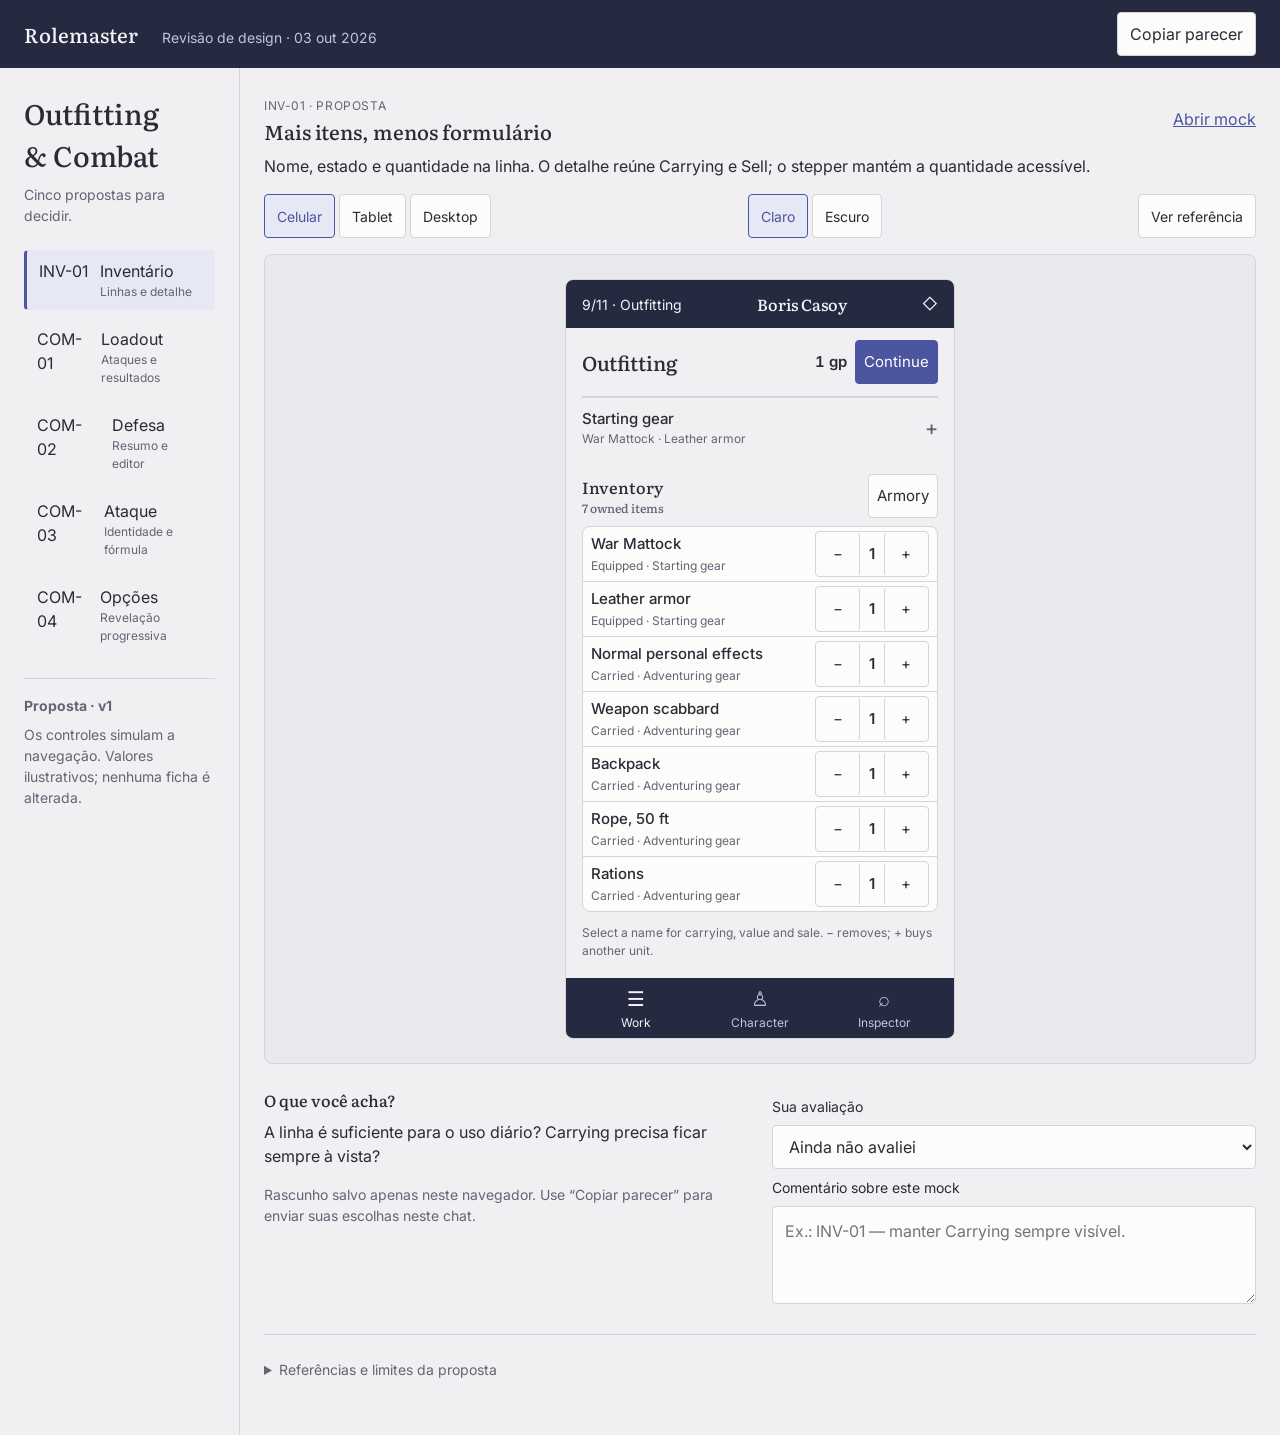
==== index.html @ f6e05fee "Publish referenced Outfitting and Combat design mocks" ====
<!doctype html><html lang="pt-BR" data-theme="light"><head><meta charset="utf-8"><meta name="viewport" content="width=device-width,initial-scale=1"><title>Rolemaster · Revisão de Outfitting e Combat</title><meta name="description" content="Cinco propostas interativas, capturas de referência e anotações de revisão."><link rel="icon" href="data:image/svg+xml,%3Csvg xmlns='http://www.w3.org/2000/svg' viewBox='0 0 32 32'%3E%3Crect width='32' height='32' rx='4' fill='%234f559c'/%3E%3Cpath d='M8 7h16v18H8zM12 12h8M12 17h8' fill='none' stroke='white' stroke-width='2'/%3E%3C/svg%3E"><link rel="stylesheet" href="review.css"></head><body>
<header class="review-head"><div><strong>Rolemaster</strong><span>Revisão de design · 03 out 2026</span></div><button id="copy">Copiar parecer</button></header>
<main class="review-layout"><aside class="review-nav"><h1>Outfitting<br>& Combat</h1><p>Cinco propostas para decidir.</p><nav id="screens" aria-label="Mocks"></nav><div class="legend"><b>Proposta · v1</b><p>Os controles simulam a navegação. Valores ilustrativos; nenhuma ficha é alterada.</p></div></aside>
<section class="review-main"><div class="title-line"><div><span class="eyebrow" id="ref"></span><h2 id="title"></h2></div><a id="direct" target="_blank" rel="noopener">Abrir mock</a></div><p id="thesis"></p>
<div class="toolbar"><div role="group" aria-label="Tamanho do mock"><button data-width="390" aria-pressed="true">Celular</button><button data-width="820" aria-pressed="false">Tablet</button><button data-width="1280" aria-pressed="false">Desktop</button></div><div role="group" aria-label="Tema do mock"><button data-theme="light" aria-pressed="true">Claro</button><button data-theme="dark" aria-pressed="false">Escuro</button></div><button id="compare" aria-expanded="false">Ver referência</button></div>
<div class="canvas"><div class="frame-wrap"><iframe title="Mock interativo" id="mock" src="mock.html?screen=inventory&theme=light"></iframe></div><figure id="reference" hidden><a id="image-link" target="_blank" rel="noopener"><img id="reference-image" alt="Captura original do iPhone fornecida no handoff"></a><figcaption id="caption"></figcaption></figure></div>
<section class="notes"><div><h3>O que você acha?</h3><p id="question"></p><p class="muted">Rascunho salvo apenas neste navegador. Use “Copiar parecer” para enviar suas escolhas neste chat.</p></div><div><label for="decision">Sua avaliação</label><select id="decision"><option value="pending">Ainda não avaliei</option><option value="approved">Aprovo esta direção</option><option value="adjust">Aprovo com ajustes</option><option value="rethink">Prefiro outra direção</option></select><label for="comment">Comentário sobre este mock</label><textarea id="comment" rows="3" placeholder="Ex.: INV-01 — manter Carrying sempre visível."></textarea></div></section>
<details class="sources"><summary>Referências e limites da proposta</summary><p>As cinco imagens são as capturas do iPhone fornecidas no handoff (produção no PR #65). Os mocks reutilizam os tokens Atlas do projeto: Inter, Literata, pedra e índigo; controles de toque com área mínima de 44 px.</p><p>Base: design-system.md — Atlas craft scale, Combat composition e Outfitting; revisão Atlas, tickets 09, 10, 15 e 17; responsividade, tickets 16 e 17. Linhas de inventário e editor de defesa são propostas que revisam o contrato atual.</p><p>Desktop conserva colunas onde há espaço. Inspector explica resultados; Edit abre o trabalho. Quantidade, Carrying e formulários aqui são demonstrações. OB, DB, dinheiro e prontidão continuarão calculados pelo servidor na aplicação real. Salvar estas notas não comunica aprovação ao agente automaticamente.</p></details><p id="status" role="status"></p><textarea id="export" hidden aria-label="Parecer para copiar manualmente"></textarea>
</section></main><script src="review.js"></script></body></html>
---- review.css ----
@import url('assets/tokens.css');
@import url('https://fonts.googleapis.com/css2?family=Inter:wght@400;500;600&family=Literata:wght@500;600&display=swap');
*{box-sizing:border-box}body{margin:0;background:var(--parchment);color:var(--ink);font:var(--t-16)/1.5 var(--font-ui)}button,select,textarea{font:inherit;color:inherit}button,a,select,textarea{touch-action:manipulation}button,select{min-height:44px;border:1px solid var(--border);border-radius:var(--r-ctl);background:var(--card);padding:var(--s-2) var(--s-3)}button,a{cursor:pointer}button:hover{background:var(--surface-soft)}button[aria-pressed=true]{background:var(--gold-chip-bg);border-color:var(--gold);color:var(--gold-ink)}a{color:var(--gold-ink)}:focus-visible{outline:2px solid var(--gold);outline-offset:2px}h1,h2,h3{font-family:var(--font-display);font-weight:500;margin:0}h1{font-size:var(--t-28)}h2{font-size:var(--t-20)}h3{font-size:var(--t-16)}p{margin:var(--s-2) 0 var(--s-4)}.review-head{background:var(--chrome);color:var(--cream);padding:var(--s-3) var(--s-5);display:flex;justify-content:space-between;align-items:center;gap:var(--s-4)}.review-head strong{font-family:var(--font-display);font-weight:500;font-size:var(--t-20)}.review-head span{margin-left:var(--s-5);font-size:var(--t-14);color:var(--cream-2)}.review-head button{color:var(--ink)}.review-layout{display:grid;grid-template-columns:240px minmax(0,1fr);max-width:1800px;margin:auto}.review-nav{padding:var(--s-5);border-right:1px solid var(--border)}.review-nav>p,.legend,.muted{color:var(--ink-2);font-size:var(--t-14)}.review-nav nav{display:grid;gap:var(--s-2);margin:var(--s-5) 0}.review-nav nav button{text-align:left;background:transparent;border-color:transparent;display:flex;gap:var(--s-3)}.review-nav nav button[aria-current=true]{background:var(--gold-chip-bg);border-left:3px solid var(--gold)}.review-nav nav small{display:block;color:var(--ink-2);font-size:var(--t-12)}.legend{border-top:1px solid var(--border);padding-top:var(--s-4)}.review-main{min-width:0;padding:var(--s-5)}.title-line{display:flex;justify-content:space-between;align-items:center;gap:var(--s-3)}.eyebrow{font-size:var(--t-12);letter-spacing:.05em;text-transform:uppercase;color:var(--ink-2)}.toolbar{display:flex;justify-content:space-between;gap:var(--s-3);flex-wrap:wrap;margin:var(--s-4) 0}.toolbar>div{display:flex;gap:var(--s-1)}.toolbar button{font-size:var(--t-14)}.canvas{background:var(--surface-soft);border:1px solid var(--border);border-radius:var(--r-panel);padding:var(--s-5);display:flex;justify-content:center;align-items:flex-start;gap:var(--s-5);overflow:auto}.frame-wrap{flex:none;width:390px;max-width:100%;line-height:0}iframe{border:1px solid var(--border-control);border-radius:var(--r-panel);width:100%;height:760px;background:var(--card)}figure{margin:0;width:320px;flex:none;max-width:100%}figure img{width:100%;border-radius:var(--r-panel)}figcaption{font-size:var(--t-14);line-height:1.5;color:var(--ink-2)}.notes{display:grid;grid-template-columns:1fr 1fr;gap:var(--s-5);padding:var(--s-5) 0;border-bottom:1px solid var(--border)}label{display:block;font-size:var(--t-14);margin:var(--s-2) 0}textarea{resize:vertical;width:100%;padding:var(--s-3);background:var(--card);border:1px solid var(--border);border-radius:var(--r-ctl)}select{width:100%}.sources{margin-top:var(--s-4);font-size:var(--t-14);color:var(--ink-2)}summary{cursor:pointer;min-height:44px;padding:var(--s-2) 0}#status{font-size:var(--t-14)}[hidden]{display:none!important}@media(max-width:850px){.review-layout{display:block}.review-nav{padding:var(--s-4);border-right:0;border-bottom:1px solid var(--border)}.review-nav h1{font-size:var(--t-20)}.review-nav h1 br{display:none}.review-nav>p,.legend{display:none}.review-nav nav{display:flex;overflow:auto;margin:var(--s-3) 0 0}.review-nav nav button{flex:none}.review-main{padding:var(--s-4)}.review-head{padding:var(--s-3) var(--s-4)}.review-head span{display:none}.notes{grid-template-columns:1fr}.canvas{padding:var(--s-2);justify-content:flex-start}.frame-wrap{margin:auto;min-width:0}.canvas:has(figure:not([hidden])){flex-direction:column;align-items:center}.toolbar{justify-content:flex-start}.title-line{align-items:flex-start}}
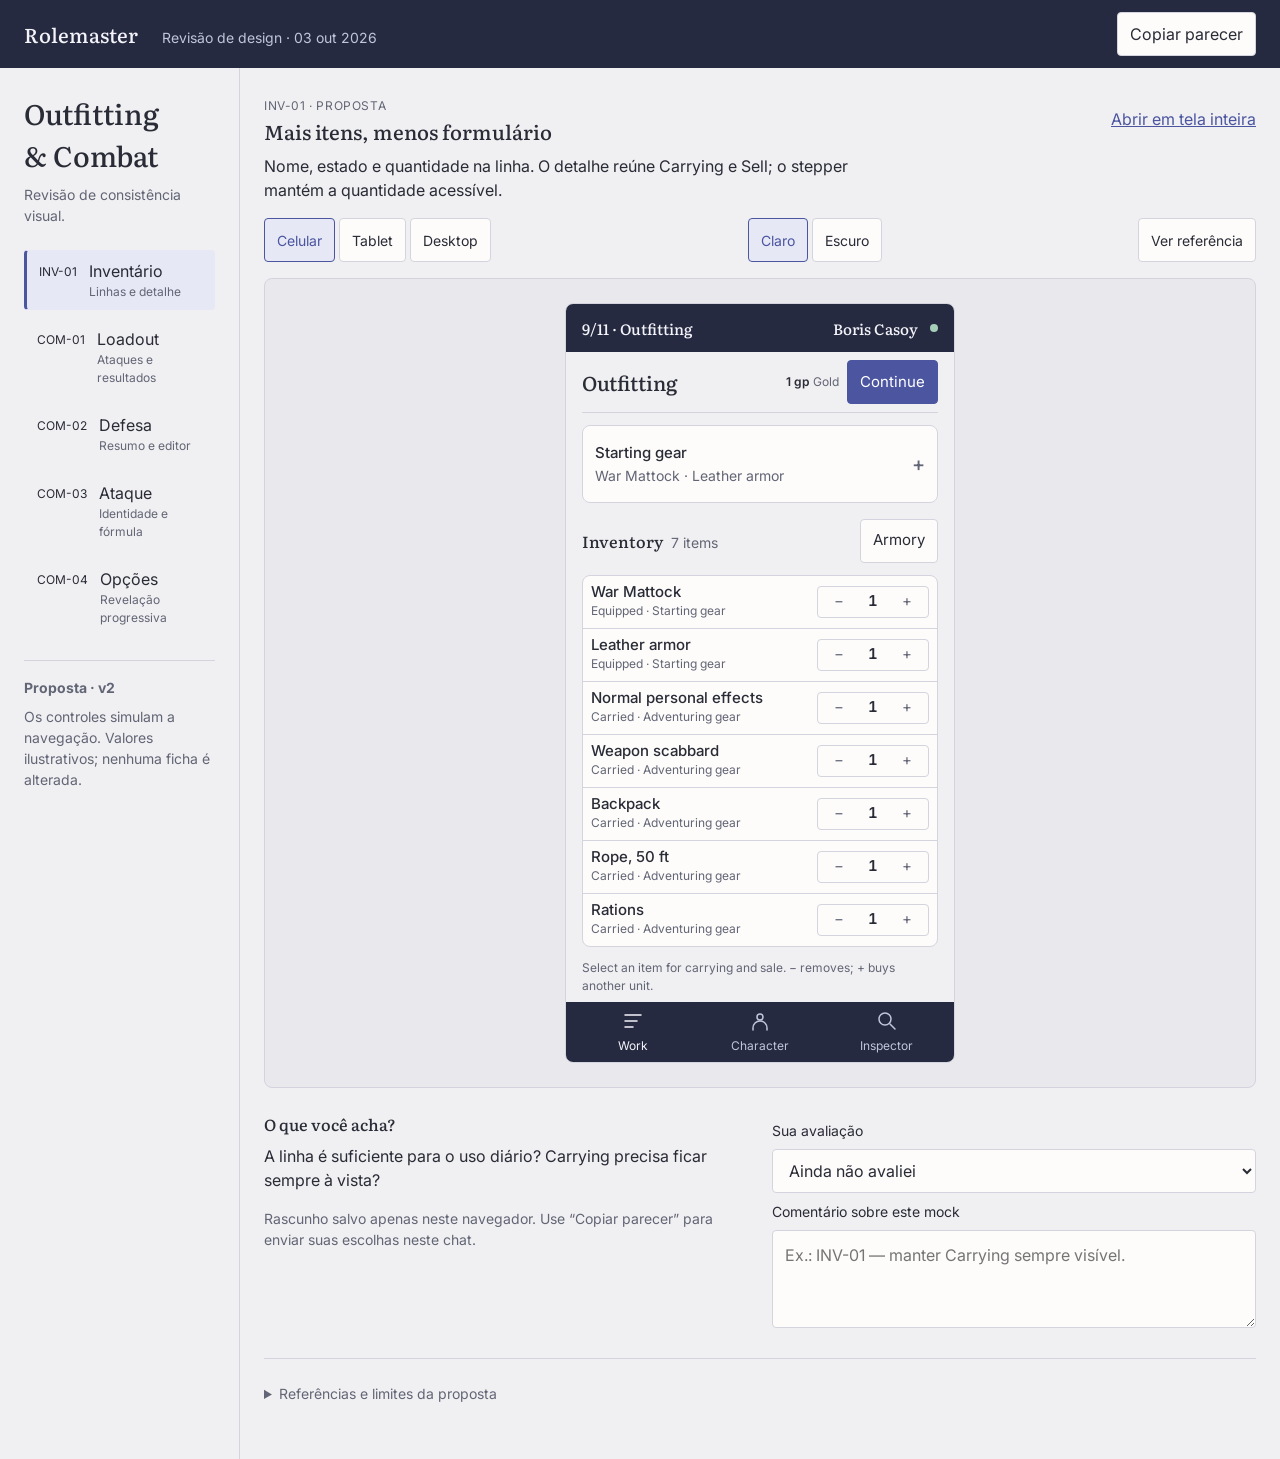
==== commit 0530c747: "Align review mocks with Atlas navigation and layout patterns" ====
--- a/index.html
+++ b/index.html
@@ -1,9 +1,9 @@
-<!doctype html><html lang="pt-BR" data-theme="light"><head><meta charset="utf-8"><meta name="viewport" content="width=device-width,initial-scale=1"><title>Rolemaster · Revisão de Outfitting e Combat</title><meta name="description" content="Cinco propostas interativas, capturas de referência e anotações de revisão."><link rel="icon" href="data:image/svg+xml,%3Csvg xmlns='http://www.w3.org/2000/svg' viewBox='0 0 32 32'%3E%3Crect width='32' height='32' rx='4' fill='%234f559c'/%3E%3Cpath d='M8 7h16v18H8zM12 12h8M12 17h8' fill='none' stroke='white' stroke-width='2'/%3E%3C/svg%3E"><link rel="stylesheet" href="review.css"></head><body>
+<!doctype html><html lang="pt-BR" data-theme="light"><head><meta charset="utf-8"><meta name="viewport" content="width=device-width,initial-scale=1"><title>Rolemaster · Revisão de Outfitting e Combat</title><meta name="description" content="Cinco propostas interativas, capturas de referência e anotações de revisão."><link rel="icon" href="data:image/svg+xml,%3Csvg xmlns='http://www.w3.org/2000/svg' viewBox='0 0 32 32'%3E%3Crect width='32' height='32' rx='4' fill='%234f559c'/%3E%3Cpath d='M8 7h16v18H8zM12 12h8M12 17h8' fill='none' stroke='white' stroke-width='2'/%3E%3C/svg%3E"><link rel="stylesheet" href="review.css?v=2"></head><body>
 <header class="review-head"><div><strong>Rolemaster</strong><span>Revisão de design · 03 out 2026</span></div><button id="copy">Copiar parecer</button></header>
-<main class="review-layout"><aside class="review-nav"><h1>Outfitting<br>& Combat</h1><p>Cinco propostas para decidir.</p><nav id="screens" aria-label="Mocks"></nav><div class="legend"><b>Proposta · v1</b><p>Os controles simulam a navegação. Valores ilustrativos; nenhuma ficha é alterada.</p></div></aside>
-<section class="review-main"><div class="title-line"><div><span class="eyebrow" id="ref"></span><h2 id="title"></h2></div><a id="direct" target="_blank" rel="noopener">Abrir mock</a></div><p id="thesis"></p>
+<main class="review-layout"><aside class="review-nav"><h1>Outfitting<br>& Combat</h1><p>Revisão de consistência visual.</p><nav id="screens" aria-label="Mocks"></nav><div class="legend"><b>Proposta · v2</b><p>Os controles simulam a navegação. Valores ilustrativos; nenhuma ficha é alterada.</p></div></aside>
+<section class="review-main"><div class="title-line"><div><span class="eyebrow" id="ref"></span><h2 id="title"></h2></div><a id="direct" target="_blank" rel="noopener">Abrir em tela inteira</a></div><p id="thesis"></p>
 <div class="toolbar"><div role="group" aria-label="Tamanho do mock"><button data-width="390" aria-pressed="true">Celular</button><button data-width="820" aria-pressed="false">Tablet</button><button data-width="1280" aria-pressed="false">Desktop</button></div><div role="group" aria-label="Tema do mock"><button data-theme="light" aria-pressed="true">Claro</button><button data-theme="dark" aria-pressed="false">Escuro</button></div><button id="compare" aria-expanded="false">Ver referência</button></div>
 <div class="canvas"><div class="frame-wrap"><iframe title="Mock interativo" id="mock" src="mock.html?screen=inventory&theme=light"></iframe></div><figure id="reference" hidden><a id="image-link" target="_blank" rel="noopener"><img id="reference-image" alt="Captura original do iPhone fornecida no handoff"></a><figcaption id="caption"></figcaption></figure></div>
 <section class="notes"><div><h3>O que você acha?</h3><p id="question"></p><p class="muted">Rascunho salvo apenas neste navegador. Use “Copiar parecer” para enviar suas escolhas neste chat.</p></div><div><label for="decision">Sua avaliação</label><select id="decision"><option value="pending">Ainda não avaliei</option><option value="approved">Aprovo esta direção</option><option value="adjust">Aprovo com ajustes</option><option value="rethink">Prefiro outra direção</option></select><label for="comment">Comentário sobre este mock</label><textarea id="comment" rows="3" placeholder="Ex.: INV-01 — manter Carrying sempre visível."></textarea></div></section>
 <details class="sources"><summary>Referências e limites da proposta</summary><p>As cinco imagens são as capturas do iPhone fornecidas no handoff (produção no PR #65). Os mocks reutilizam os tokens Atlas do projeto: Inter, Literata, pedra e índigo; controles de toque com área mínima de 44 px.</p><p>Base: design-system.md — Atlas craft scale, Combat composition e Outfitting; revisão Atlas, tickets 09, 10, 15 e 17; responsividade, tickets 16 e 17. Linhas de inventário e editor de defesa são propostas que revisam o contrato atual.</p><p>Desktop conserva colunas onde há espaço. Inspector explica resultados; Edit abre o trabalho. Quantidade, Carrying e formulários aqui são demonstrações. OB, DB, dinheiro e prontidão continuarão calculados pelo servidor na aplicação real. Salvar estas notas não comunica aprovação ao agente automaticamente.</p></details><p id="status" role="status"></p><textarea id="export" hidden aria-label="Parecer para copiar manualmente"></textarea>
-</section></main><script src="review.js"></script></body></html>
+</section></main><script src="review.js?v=2"></script></body></html>
--- a/review.css
+++ b/review.css
@@ -1,3 +1,5 @@
 @import url('assets/tokens.css');
 @import url('https://fonts.googleapis.com/css2?family=Inter:wght@400;500;600&family=Literata:wght@500;600&display=swap');
+.review-nav nav button>span:first-child{white-space:nowrap;flex:none;font-size:var(--t-12);padding-top:var(--s-1)}
+.review-main>#thesis{max-width:64ch}.canvas{justify-content:safe center!important}
 *{box-sizing:border-box}body{margin:0;background:var(--parchment);color:var(--ink);font:var(--t-16)/1.5 var(--font-ui)}button,select,textarea{font:inherit;color:inherit}button,a,select,textarea{touch-action:manipulation}button,select{min-height:44px;border:1px solid var(--border);border-radius:var(--r-ctl);background:var(--card);padding:var(--s-2) var(--s-3)}button,a{cursor:pointer}button:hover{background:var(--surface-soft)}button[aria-pressed=true]{background:var(--gold-chip-bg);border-color:var(--gold);color:var(--gold-ink)}a{color:var(--gold-ink)}:focus-visible{outline:2px solid var(--gold);outline-offset:2px}h1,h2,h3{font-family:var(--font-display);font-weight:500;margin:0}h1{font-size:var(--t-28)}h2{font-size:var(--t-20)}h3{font-size:var(--t-16)}p{margin:var(--s-2) 0 var(--s-4)}.review-head{background:var(--chrome);color:var(--cream);padding:var(--s-3) var(--s-5);display:flex;justify-content:space-between;align-items:center;gap:var(--s-4)}.review-head strong{font-family:var(--font-display);font-weight:500;font-size:var(--t-20)}.review-head span{margin-left:var(--s-5);font-size:var(--t-14);color:var(--cream-2)}.review-head button{color:var(--ink)}.review-layout{display:grid;grid-template-columns:240px minmax(0,1fr);max-width:1800px;margin:auto}.review-nav{padding:var(--s-5);border-right:1px solid var(--border)}.review-nav>p,.legend,.muted{color:var(--ink-2);font-size:var(--t-14)}.review-nav nav{display:grid;gap:var(--s-2);margin:var(--s-5) 0}.review-nav nav button{text-align:left;background:transparent;border-color:transparent;display:flex;gap:var(--s-3)}.review-nav nav button[aria-current=true]{background:var(--gold-chip-bg);border-left:3px solid var(--gold)}.review-nav nav small{display:block;color:var(--ink-2);font-size:var(--t-12)}.legend{border-top:1px solid var(--border);padding-top:var(--s-4)}.review-main{min-width:0;padding:var(--s-5)}.title-line{display:flex;justify-content:space-between;align-items:center;gap:var(--s-3)}.eyebrow{font-size:var(--t-12);letter-spacing:.05em;text-transform:uppercase;color:var(--ink-2)}.toolbar{display:flex;justify-content:space-between;gap:var(--s-3);flex-wrap:wrap;margin:var(--s-4) 0}.toolbar>div{display:flex;gap:var(--s-1)}.toolbar button{font-size:var(--t-14)}.canvas{background:var(--surface-soft);border:1px solid var(--border);border-radius:var(--r-panel);padding:var(--s-5);display:flex;justify-content:center;align-items:flex-start;gap:var(--s-5);overflow:auto}.frame-wrap{flex:none;width:390px;max-width:100%;line-height:0}iframe{border:1px solid var(--border-control);border-radius:var(--r-panel);width:100%;height:760px;background:var(--card)}figure{margin:0;width:320px;flex:none;max-width:100%}figure img{width:100%;border-radius:var(--r-panel)}figcaption{font-size:var(--t-14);line-height:1.5;color:var(--ink-2)}.notes{display:grid;grid-template-columns:1fr 1fr;gap:var(--s-5);padding:var(--s-5) 0;border-bottom:1px solid var(--border)}label{display:block;font-size:var(--t-14);margin:var(--s-2) 0}textarea{resize:vertical;width:100%;padding:var(--s-3);background:var(--card);border:1px solid var(--border);border-radius:var(--r-ctl)}select{width:100%}.sources{margin-top:var(--s-4);font-size:var(--t-14);color:var(--ink-2)}summary{cursor:pointer;min-height:44px;padding:var(--s-2) 0}#status{font-size:var(--t-14)}[hidden]{display:none!important}@media(max-width:850px){.review-layout{display:block}.review-nav{padding:var(--s-4);border-right:0;border-bottom:1px solid var(--border)}.review-nav h1{font-size:var(--t-20)}.review-nav h1 br{display:none}.review-nav>p,.legend{display:none}.review-nav nav{display:flex;overflow:auto;margin:var(--s-3) 0 0}.review-nav nav button{flex:none}.review-main{padding:var(--s-4)}.review-head{padding:var(--s-3) var(--s-4)}.review-head span{display:none}.notes{grid-template-columns:1fr}.canvas{padding:var(--s-2);justify-content:flex-start}.frame-wrap{margin:auto;min-width:0}.canvas:has(figure:not([hidden])){flex-direction:column;align-items:center}.toolbar{justify-content:flex-start}.title-line{align-items:flex-start}}
